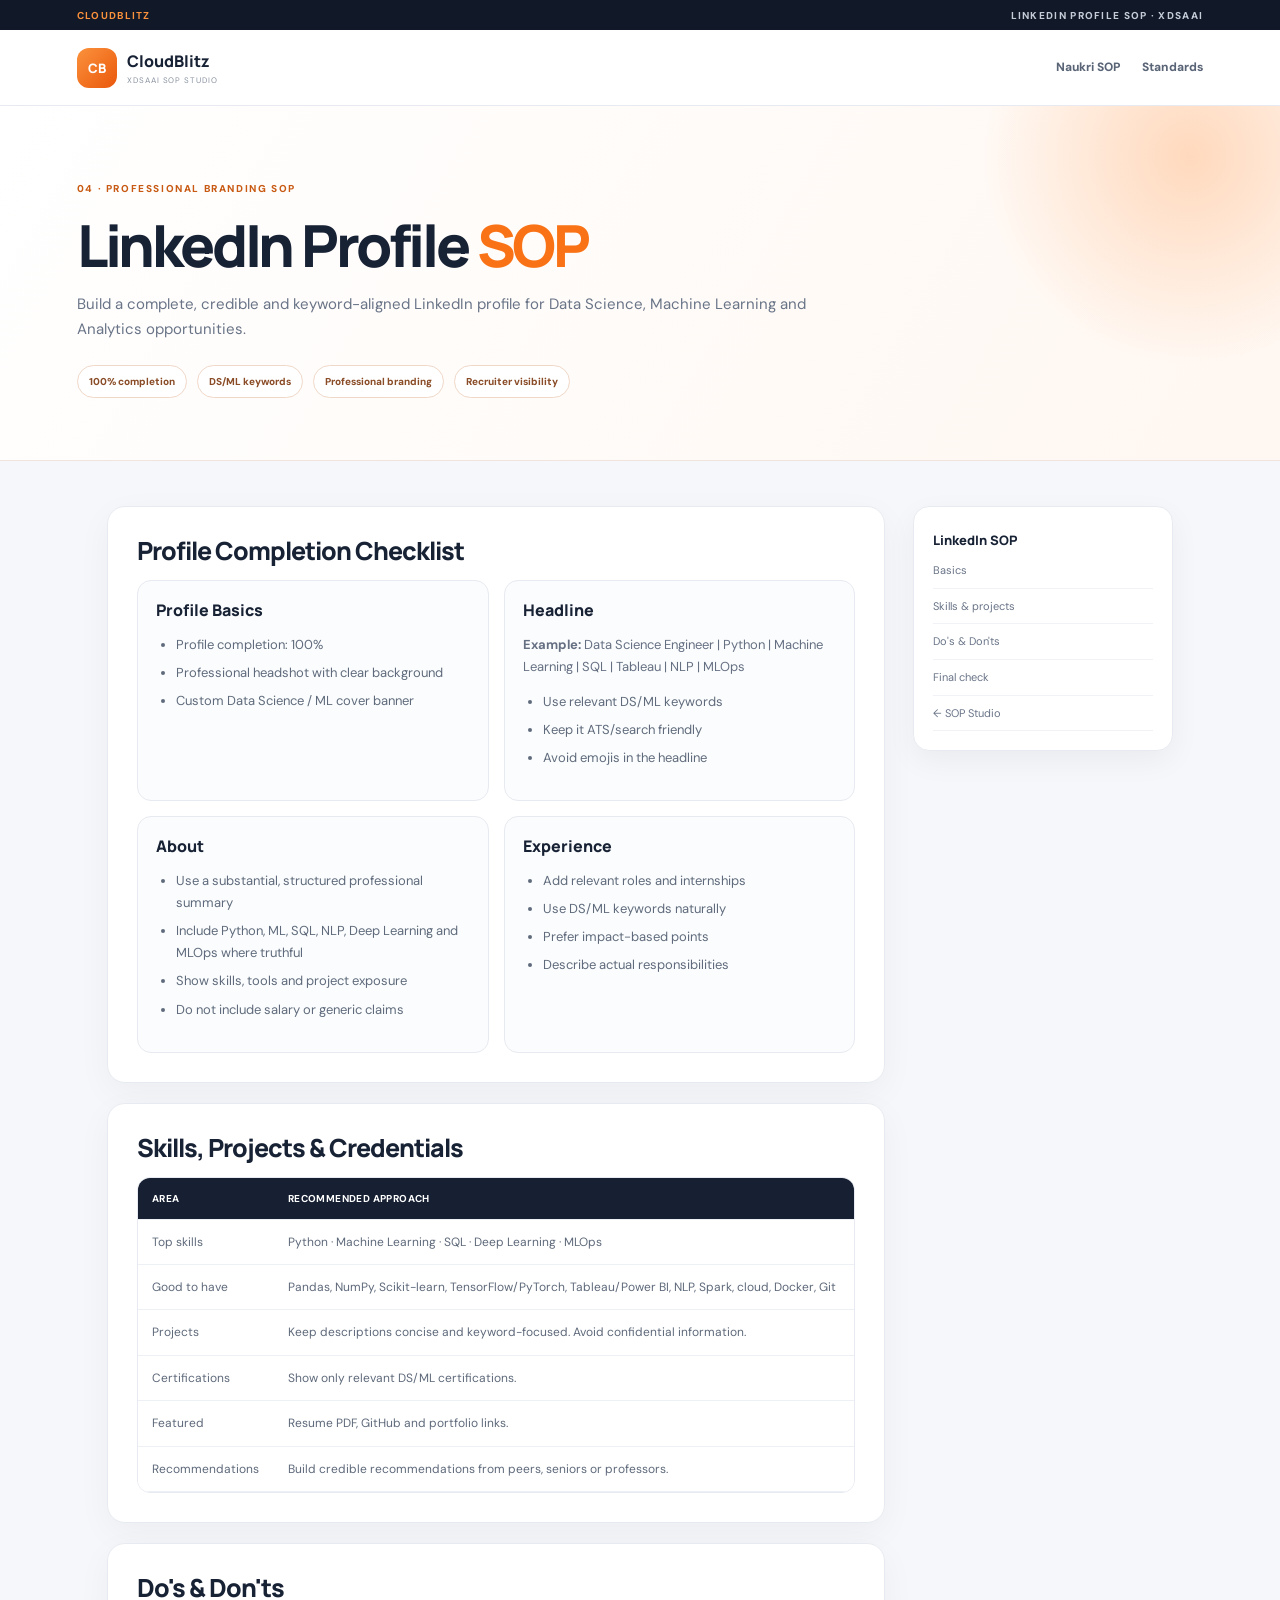
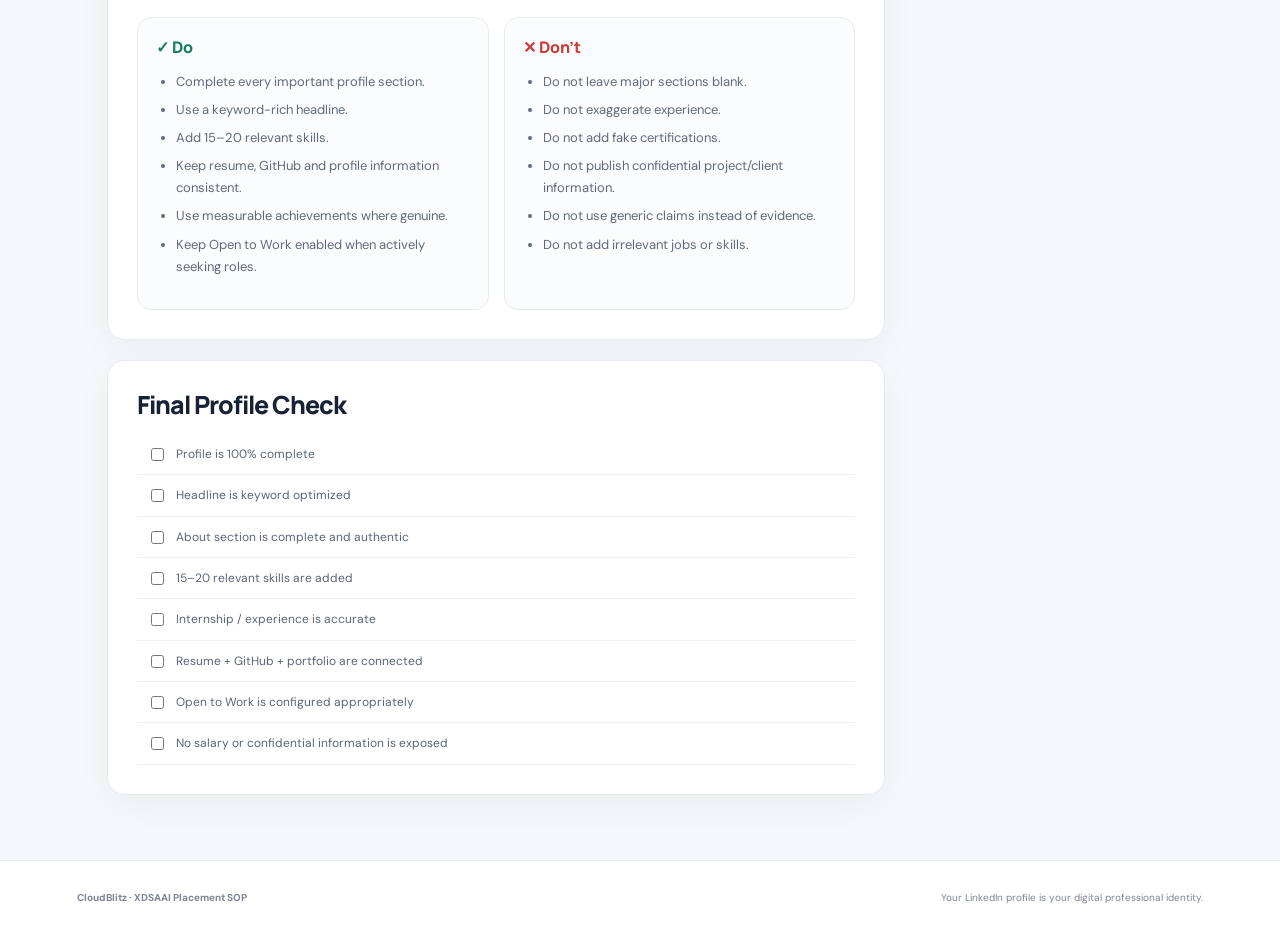
==== LinkedIn.html @ c9439c24 "Create visual LinkedIn SOP page" ====
<!doctype html><html lang="en"><head><meta charset="utf-8"><meta name="viewport" content="width=device-width,initial-scale=1"><title>CloudBlitz | LinkedIn SOP</title><link rel="stylesheet" href="./assets/sop.css"></head><body><div class="sop-top"><b>CLOUDBLITZ</b><span>LINKEDIN PROFILE SOP · XDSAAI</span></div><nav class="sop-nav"><a class="brand" href="./index.html"><span class="brand-mark">CB</span><span><strong>CloudBlitz</strong><small>XDSAAI SOP STUDIO</small></span></a><a class="navlink" href="./Naukri-.html">Naukri SOP</a><a class="navlink" href="./DOS-AND-DONTS.html">Standards</a></nav><header class="hero"><div class="eyebrow">04 · PROFESSIONAL BRANDING SOP</div><h1>LinkedIn Profile <span>SOP</span></h1><p>Build a complete, credible and keyword-aligned LinkedIn profile for Data Science, Machine Learning and Analytics opportunities.</p><div class="hero-meta"><span class="pill">100% completion</span><span class="pill">DS/ML keywords</span><span class="pill">Professional branding</span><span class="pill">Recruiter visibility</span></div></header><div class="layout"><main class="content"><section class="panel"><h2>Profile Completion Checklist</h2><div class="grid2"><div class="card"><h3>Profile Basics</h3><ul><li>Profile completion: 100%</li><li>Professional headshot with clear background</li><li>Custom Data Science / ML cover banner</li></ul></div><div class="card"><h3>Headline</h3><p><b>Example:</b> Data Science Engineer | Python | Machine Learning | SQL | Tableau | NLP | MLOps</p><ul><li>Use relevant DS/ML keywords</li><li>Keep it ATS/search friendly</li><li>Avoid emojis in the headline</li></ul></div><div class="card"><h3>About</h3><ul><li>Use a substantial, structured professional summary</li><li>Include Python, ML, SQL, NLP, Deep Learning and MLOps where truthful</li><li>Show skills, tools and project exposure</li><li>Do not include salary or generic claims</li></ul></div><div class="card"><h3>Experience</h3><ul><li>Add relevant roles and internships</li><li>Use DS/ML keywords naturally</li><li>Prefer impact-based points</li><li>Describe actual responsibilities</li></ul></div></div></section><section class="panel"><h2>Skills, Projects & Credentials</h2><div class="table-wrap"><table><thead><tr><th>Area</th><th>Recommended approach</th></tr></thead><tbody><tr><td>Top skills</td><td>Python · Machine Learning · SQL · Deep Learning · MLOps</td></tr><tr><td>Good to have</td><td>Pandas, NumPy, Scikit-learn, TensorFlow/PyTorch, Tableau/Power BI, NLP, Spark, cloud, Docker, Git</td></tr><tr><td>Projects</td><td>Keep descriptions concise and keyword-focused. Avoid confidential information.</td></tr><tr><td>Certifications</td><td>Show only relevant DS/ML certifications.</td></tr><tr><td>Featured</td><td>Resume PDF, GitHub and portfolio links.</td></tr><tr><td>Recommendations</td><td>Build credible recommendations from peers, seniors or professors.</td></tr></tbody></table></div></section><section class="panel"><h2>Do's & Don'ts</h2><div class="grid2"><div class="card"><h3 class="good">✓ Do</h3><ul><li>Complete every important profile section.</li><li>Use a keyword-rich headline.</li><li>Add 15–20 relevant skills.</li><li>Keep resume, GitHub and profile information consistent.</li><li>Use measurable achievements where genuine.</li><li>Keep Open to Work enabled when actively seeking roles.</li></ul></div><div class="card"><h3 class="bad">✕ Don't</h3><ul><li>Do not leave major sections blank.</li><li>Do not exaggerate experience.</li><li>Do not add fake certifications.</li><li>Do not publish confidential project/client information.</li><li>Do not use generic claims instead of evidence.</li><li>Do not add irrelevant jobs or skills.</li></ul></div></div></section><section class="panel"><h2>Final Profile Check</h2><div class="checklist"><label><input type="checkbox"> Profile is 100% complete</label><label><input type="checkbox"> Headline is keyword optimized</label><label><input type="checkbox"> About section is complete and authentic</label><label><input type="checkbox"> 15–20 relevant skills are added</label><label><input type="checkbox"> Internship / experience is accurate</label><label><input type="checkbox"> Resume + GitHub + portfolio are connected</label><label><input type="checkbox"> Open to Work is configured appropriately</label><label><input type="checkbox"> No salary or confidential information is exposed</label></div></section></main><aside class="toc"><strong>LinkedIn SOP</strong><a href="#">Basics</a><a href="#">Skills & projects</a><a href="#">Do's & Don'ts</a><a href="#">Final check</a><a href="./index.html">← SOP Studio</a></aside></div><footer class="footer"><b>CloudBlitz · XDSAAI Placement SOP</b><span>Your LinkedIn profile is your digital professional identity.</span></footer></body></html>
---- assets/sop.css ----
@import url('https://fonts.googleapis.com/css2?family=DM+Sans:wght@400;500;600;700&family=Manrope:wght@600;700;800&display=swap');:root{--orange:#f97316;--navy:#111827;--ink:#182235;--muted:#667085;--line:#e7eaf0;--green:#16815f;--purple:#705bd1;--shadow:0 22px 60px rgba(17,24,39,.10)}*{box-sizing:border-box}html{scroll-behavior:smooth}body{margin:0;background:#f6f7fa;color:var(--ink);font-family:'DM Sans',sans-serif;line-height:1.7}.sop-top{height:30px;background:var(--navy);color:#c5ccd8;display:flex;justify-content:space-between;align-items:center;padding:0 6vw;font-size:10px;font-weight:800;letter-spacing:.13em;text-transform:uppercase}.sop-top b{color:#fb923c}.sop-nav{height:76px;background:rgba(255,255,255,.94);backdrop-filter:blur(16px);border-bottom:1px solid var(--line);display:flex;align-items:center;padding:0 6vw;position:sticky;top:0;z-index:20}.brand{display:flex;align-items:center;gap:10px;margin-right:auto;text-decoration:none;color:var(--ink)}.brand-mark{width:40px;height:40px;border-radius:12px;background:linear-gradient(135deg,#fb923c,#ea580c);display:grid;place-items:center;color:#fff;font:800 13px Manrope}.brand strong,.brand small{display:block;line-height:1.2}.brand strong{font:800 16px Manrope}.brand small{font-size:8px;letter-spacing:.12em;color:#8a93a1;margin-top:4px}.navlink{margin-left:22px;text-decoration:none;color:#596476;font-size:12px;font-weight:800}.navlink:hover{color:var(--orange)}.hero{position:relative;overflow:hidden;padding:74px 6vw 62px;background:linear-gradient(120deg,#fff,#fff7f1);border-bottom:1px solid #f0e4dc}.hero:after{content:'';position:absolute;width:440px;height:440px;border-radius:50%;right:-130px;top:-170px;background:radial-gradient(circle,#ffd9bd,transparent 67%)}.eyebrow{font-size:10px;font-weight:800;letter-spacing:.16em;color:#c85a13;text-transform:uppercase}.hero h1{font:800 clamp(36px,5vw,58px)/1.08 Manrope;letter-spacing:-.055em;max-width:850px;margin:17px 0 15px}.hero h1 span{color:var(--orange)}.hero p{max-width:760px;color:#697487;font-size:15px}.hero-meta{display:flex;gap:10px;flex-wrap:wrap;margin-top:22px}.pill{padding:7px 11px;border-radius:999px;background:#fff;border:1px solid #f0d8c8;color:#8a4c27;font-size:10px;font-weight:800}.layout{display:grid;grid-template-columns:minmax(0,1fr) 260px;gap:28px;max-width:1220px;margin:0 auto;padding:45px 6vw}.content{min-width:0}.toc{position:sticky;top:125px;height:max-content;background:#fff;border:1px solid var(--line);border-radius:16px;padding:19px;box-shadow:0 10px 30px rgba(17,24,39,.05)}.toc strong{font:800 13px Manrope}.toc a{display:block;padding:8px 0;color:#697487;text-decoration:none;font-size:11px;border-bottom:1px solid #f0f2f5}.toc a:hover{color:var(--orange)}.panel{background:#fff;border:1px solid var(--line);border-radius:18px;padding:29px;margin-bottom:20px;box-shadow:0 10px 35px rgba(17,24,39,.045);animation:rise .55s ease both}.panel h2{font:800 25px/1.2 Manrope;letter-spacing:-.04em;margin:0 0 14px}.panel h3{font:800 16px Manrope;margin:22px 0 9px}.panel p{color:#657083;font-size:13px}.panel ul,.panel ol{padding-left:20px;color:#5f6b7c;font-size:13px}.panel li{margin:6px 0}.callout{padding:17px 18px;border-radius:13px;background:linear-gradient(105deg,#fff2e8,#fff9f5);border-left:4px solid var(--orange);margin:18px 0;color:#5d6674;font-size:13px}.success{background:#eef9f4;border-left-color:var(--green)}.danger{background:#fff1f1;border-left-color:#dc4c4c}.grid2{display:grid;grid-template-columns:1fr 1fr;gap:15px}.card{border:1px solid var(--line);border-radius:14px;padding:18px;background:#fbfcfd}.card h3{margin-top:0}.badge{display:inline-flex;padding:5px 8px;border-radius:7px;font-size:9px;font-weight:800;background:#fff0e4;color:#c55712;margin-bottom:10px}.good{color:var(--green)}.bad{color:#c93d3d}.table-wrap{overflow:auto;border:1px solid var(--line);border-radius:13px}table{border-collapse:collapse;width:100%;min-width:620px;background:#fff;font-size:12px}th{background:#172033;color:#fff;text-align:left;font-size:10px;letter-spacing:.04em;text-transform:uppercase}th,td{padding:12px 14px;border-bottom:1px solid #edf0f4;vertical-align:top}td{color:#5e697a}.template{border:1px solid var(--line);border-radius:15px;padding:20px;background:linear-gradient(145deg,#fff,#fff8f2);margin:14px 0}.template h3{margin:0 0 8px;font:800 17px Manrope}.template .line{height:8px;background:#e9edf2;border-radius:8px;margin:7px 0}.template .line.short{width:60%}.template .chips span{display:inline-block;padding:5px 8px;border-radius:6px;background:#f0efff;color:#6657bf;font-size:9px;font-weight:800;margin:5px 4px 0 0}.quote{padding:21px;background:#172033;color:#e8edf5;border-radius:15px;position:relative;overflow:hidden}.quote:after{content:'“';position:absolute;right:18px;top:-18px;font:800 110px Manrope;color:#ffffff10}.quote p{color:#d5dce7;margin:0;font-size:13px}.resume-preview{display:grid;grid-template-columns:160px 1fr;border:1px solid #dfe4eb;border-radius:14px;overflow:hidden;background:#fff}.resume-side{background:linear-gradient(160deg,#172033,#26344c);color:#fff;padding:22px}.resume-side h4{font:800 15px Manrope;margin:0 0 14px}.resume-side small{display:block;color:#b8c1cf;margin:7px 0;font-size:9px}.resume-main{padding:23px}.resume-main h3{font:800 18px Manrope;margin:0}.resume-main .rule{height:2px;background:#f97316;width:55px;margin:9px 0 15px}.resume-main h4{font:800 11px Manrope;text-transform:uppercase;letter-spacing:.08em}.resume-main p{font-size:9px;color:#7a8493}.checklist label{display:flex;gap:9px;align-items:flex-start;padding:10px;border-bottom:1px solid #edf0f4;font-size:12px;color:#596577}.checklist input{accent-color:var(--orange);margin-top:4px}.footer{padding:28px 6vw;border-top:1px solid var(--line);background:#fff;display:flex;justify-content:space-between;color:#7b8594;font-size:10px}.back{display:inline-flex;margin-top:8px;color:#c4530e;font-weight:800;text-decoration:none;font-size:12px}@keyframes rise{from{opacity:0;transform:translateY(12px)}to{opacity:1;transform:none}}@media(max-width:820px){.sop-nav{padding:0 20px}.navlink{display:none}.layout{grid-template-columns:1fr;padding:28px 20px}.toc{position:static}.hero{padding:50px 20px}.grid2{grid-template-columns:1fr}.resume-preview{grid-template-columns:1fr}.footer{padding:24px 20px;display:block}.footer span{display:block;margin-top:6px}}
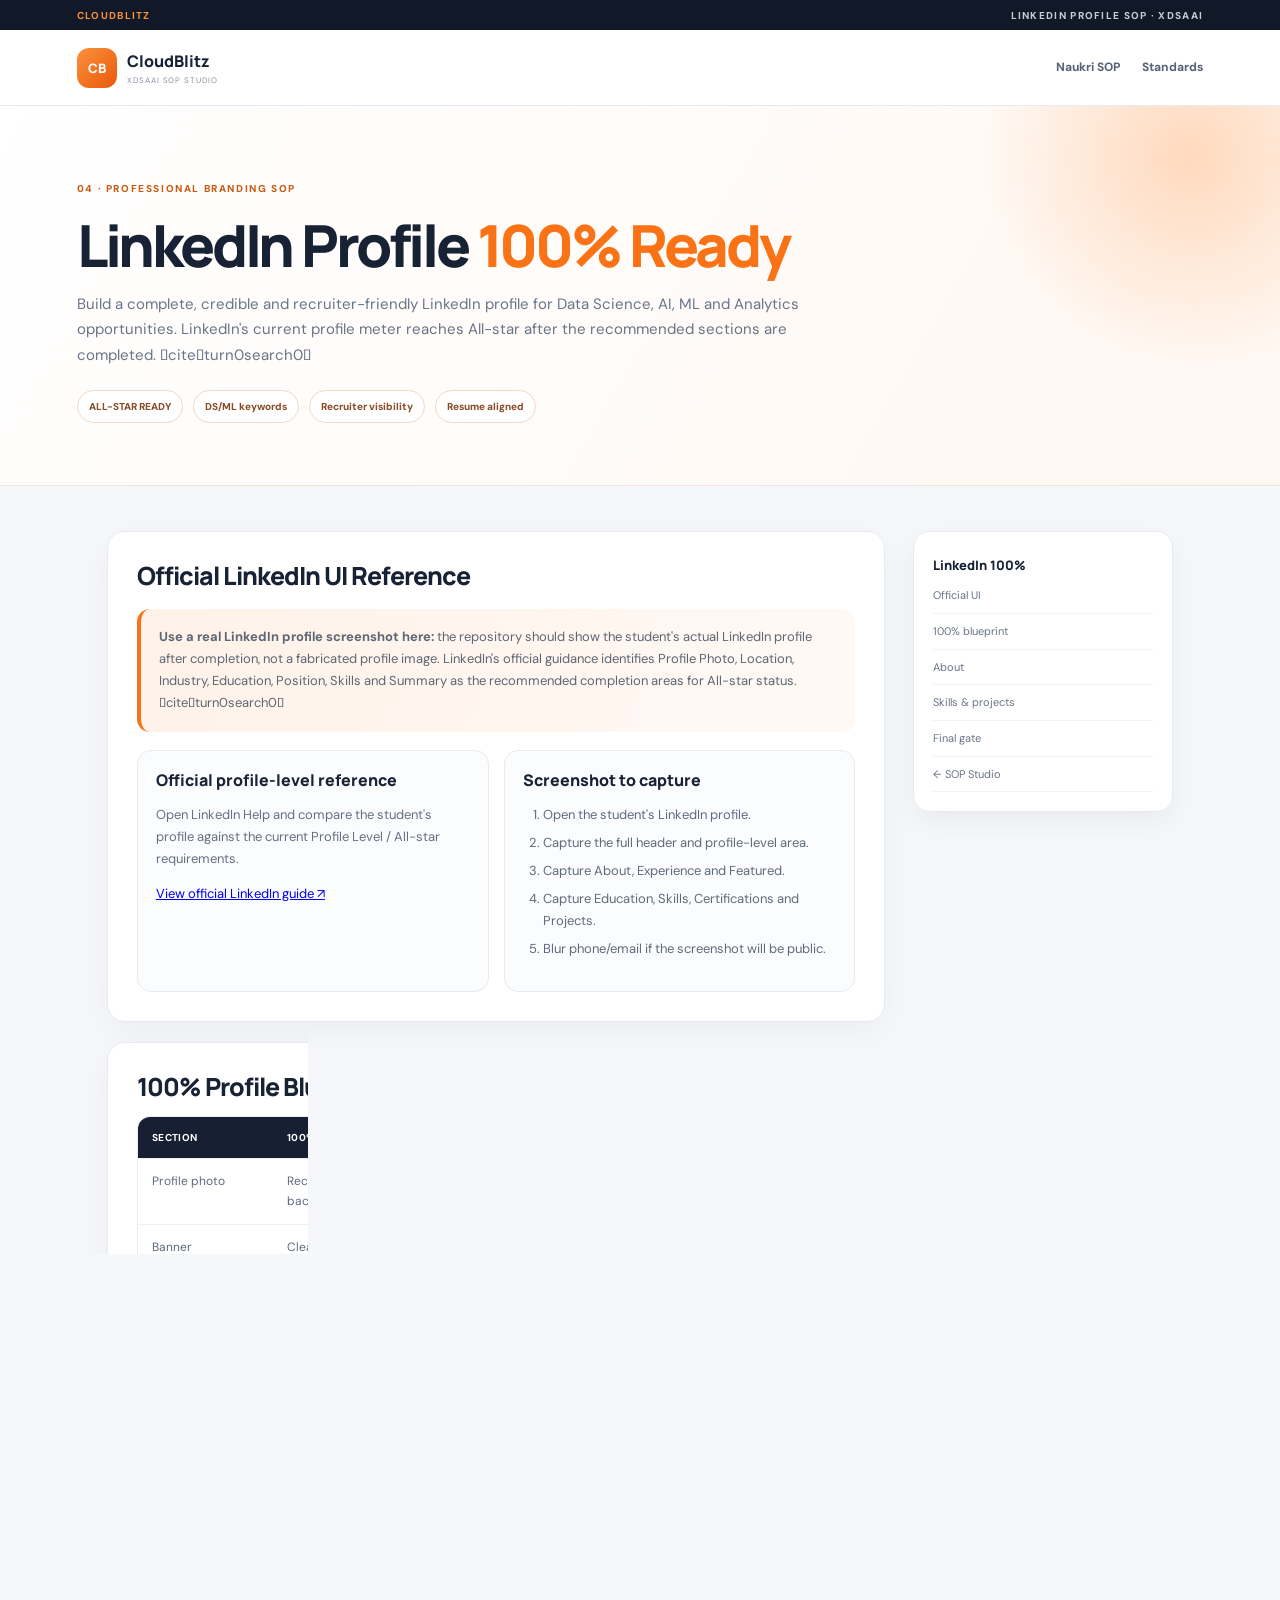
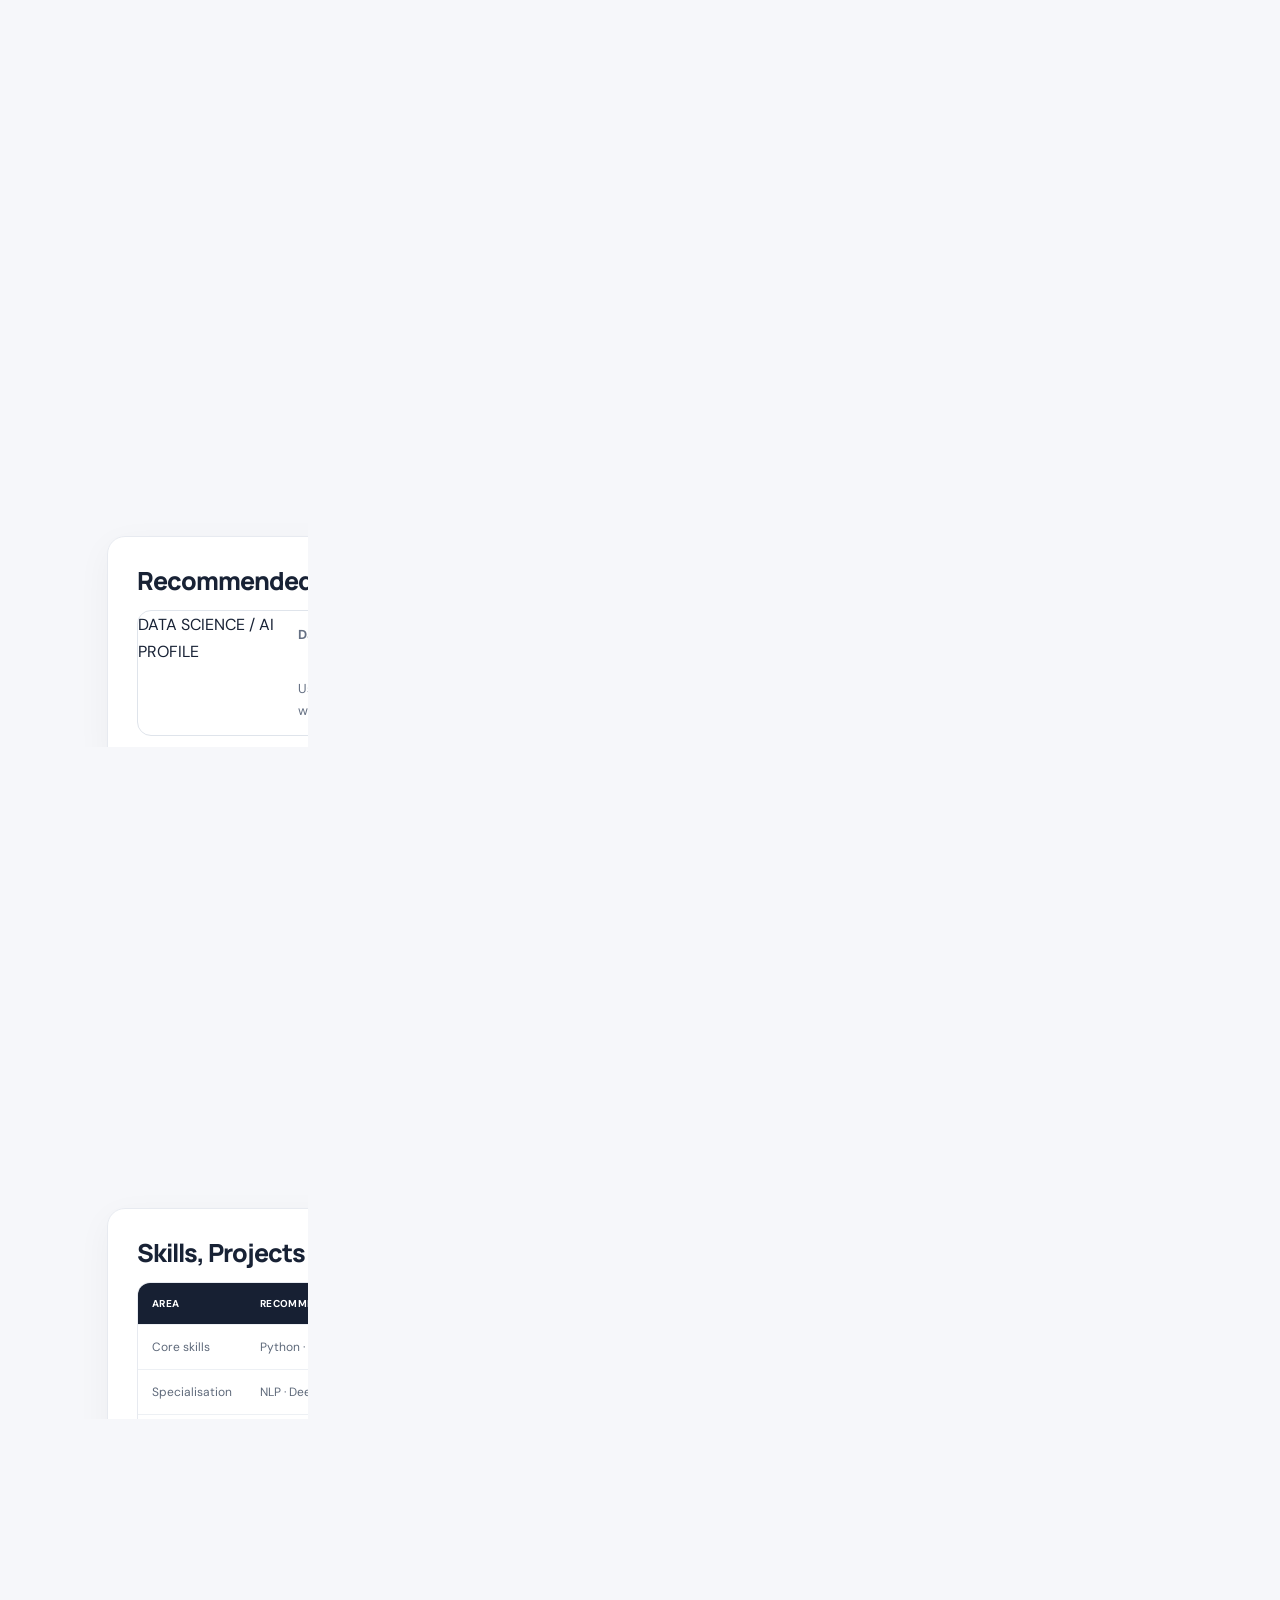
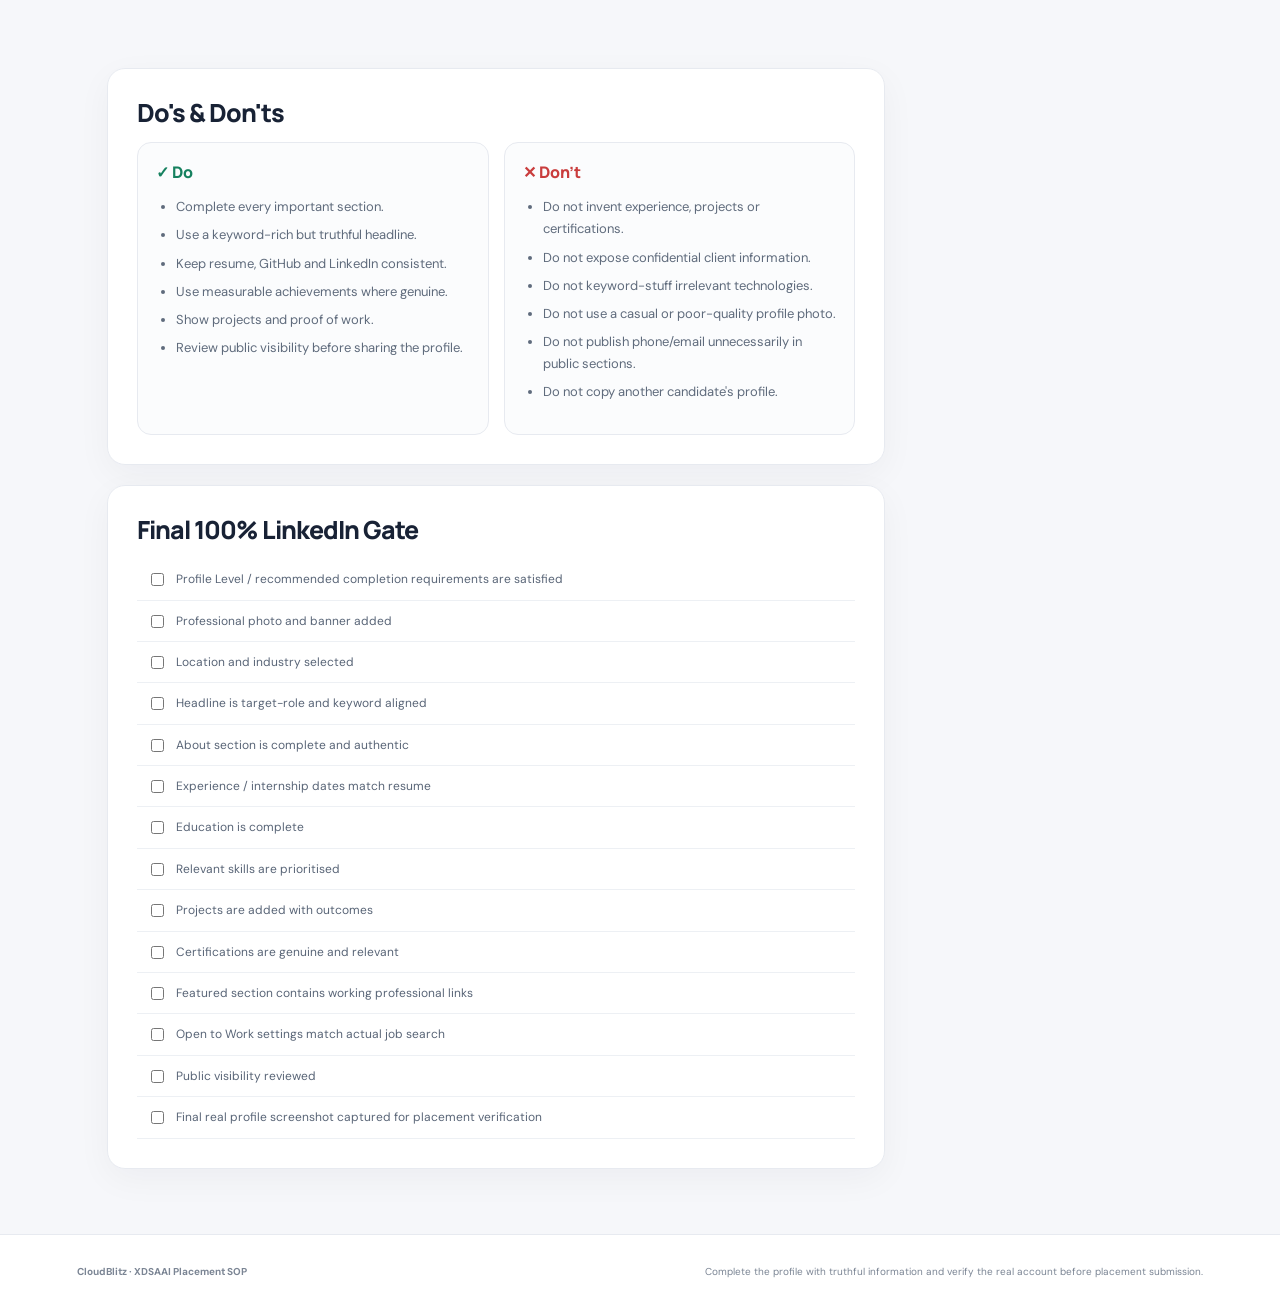
==== commit 87183470: "Enhance LinkedIn SOP with 100% profile blueprint and official screenshot references" ====
--- a/LinkedIn.html
+++ b/LinkedIn.html
@@ -1 +1 @@
-<!doctype html><html lang="en"><head><meta charset="utf-8"><meta name="viewport" content="width=device-width,initial-scale=1"><title>CloudBlitz | LinkedIn SOP</title><link rel="stylesheet" href="./assets/sop.css"></head><body><div class="sop-top"><b>CLOUDBLITZ</b><span>LINKEDIN PROFILE SOP · XDSAAI</span></div><nav class="sop-nav"><a class="brand" href="./index.html"><span class="brand-mark">CB</span><span><strong>CloudBlitz</strong><small>XDSAAI SOP STUDIO</small></span></a><a class="navlink" href="./Naukri-.html">Naukri SOP</a><a class="navlink" href="./DOS-AND-DONTS.html">Standards</a></nav><header class="hero"><div class="eyebrow">04 · PROFESSIONAL BRANDING SOP</div><h1>LinkedIn Profile <span>SOP</span></h1><p>Build a complete, credible and keyword-aligned LinkedIn profile for Data Science, Machine Learning and Analytics opportunities.</p><div class="hero-meta"><span class="pill">100% completion</span><span class="pill">DS/ML keywords</span><span class="pill">Professional branding</span><span class="pill">Recruiter visibility</span></div></header><div class="layout"><main class="content"><section class="panel"><h2>Profile Completion Checklist</h2><div class="grid2"><div class="card"><h3>Profile Basics</h3><ul><li>Profile completion: 100%</li><li>Professional headshot with clear background</li><li>Custom Data Science / ML cover banner</li></ul></div><div class="card"><h3>Headline</h3><p><b>Example:</b> Data Science Engineer | Python | Machine Learning | SQL | Tableau | NLP | MLOps</p><ul><li>Use relevant DS/ML keywords</li><li>Keep it ATS/search friendly</li><li>Avoid emojis in the headline</li></ul></div><div class="card"><h3>About</h3><ul><li>Use a substantial, structured professional summary</li><li>Include Python, ML, SQL, NLP, Deep Learning and MLOps where truthful</li><li>Show skills, tools and project exposure</li><li>Do not include salary or generic claims</li></ul></div><div class="card"><h3>Experience</h3><ul><li>Add relevant roles and internships</li><li>Use DS/ML keywords naturally</li><li>Prefer impact-based points</li><li>Describe actual responsibilities</li></ul></div></div></section><section class="panel"><h2>Skills, Projects & Credentials</h2><div class="table-wrap"><table><thead><tr><th>Area</th><th>Recommended approach</th></tr></thead><tbody><tr><td>Top skills</td><td>Python · Machine Learning · SQL · Deep Learning · MLOps</td></tr><tr><td>Good to have</td><td>Pandas, NumPy, Scikit-learn, TensorFlow/PyTorch, Tableau/Power BI, NLP, Spark, cloud, Docker, Git</td></tr><tr><td>Projects</td><td>Keep descriptions concise and keyword-focused. Avoid confidential information.</td></tr><tr><td>Certifications</td><td>Show only relevant DS/ML certifications.</td></tr><tr><td>Featured</td><td>Resume PDF, GitHub and portfolio links.</td></tr><tr><td>Recommendations</td><td>Build credible recommendations from peers, seniors or professors.</td></tr></tbody></table></div></section><section class="panel"><h2>Do's & Don'ts</h2><div class="grid2"><div class="card"><h3 class="good">✓ Do</h3><ul><li>Complete every important profile section.</li><li>Use a keyword-rich headline.</li><li>Add 15–20 relevant skills.</li><li>Keep resume, GitHub and profile information consistent.</li><li>Use measurable achievements where genuine.</li><li>Keep Open to Work enabled when actively seeking roles.</li></ul></div><div class="card"><h3 class="bad">✕ Don't</h3><ul><li>Do not leave major sections blank.</li><li>Do not exaggerate experience.</li><li>Do not add fake certifications.</li><li>Do not publish confidential project/client information.</li><li>Do not use generic claims instead of evidence.</li><li>Do not add irrelevant jobs or skills.</li></ul></div></div></section><section class="panel"><h2>Final Profile Check</h2><div class="checklist"><label><input type="checkbox"> Profile is 100% complete</label><label><input type="checkbox"> Headline is keyword optimized</label><label><input type="checkbox"> About section is complete and authentic</label><label><input type="checkbox"> 15–20 relevant skills are added</label><label><input type="checkbox"> Internship / experience is accurate</label><label><input type="checkbox"> Resume + GitHub + portfolio are connected</label><label><input type="checkbox"> Open to Work is configured appropriately</label><label><input type="checkbox"> No salary or confidential information is exposed</label></div></section></main><aside class="toc"><strong>LinkedIn SOP</strong><a href="#">Basics</a><a href="#">Skills & projects</a><a href="#">Do's & Don'ts</a><a href="#">Final check</a><a href="./index.html">← SOP Studio</a></aside></div><footer class="footer"><b>CloudBlitz · XDSAAI Placement SOP</b><span>Your LinkedIn profile is your digital professional identity.</span></footer></body></html>+<!doctype html><html lang="en"><head><meta charset="utf-8"><meta name="viewport" content="width=device-width,initial-scale=1"><title>CloudBlitz | LinkedIn 100% Profile SOP</title><link rel="stylesheet" href="./assets/sop.css"></head><body><div class="sop-top"><b>CLOUDBLITZ</b><span>LINKEDIN PROFILE SOP · XDSAAI</span></div><nav class="sop-nav"><a class="brand" href="./index.html"><span class="brand-mark">CB</span><span><strong>CloudBlitz</strong><small>XDSAAI SOP STUDIO</small></span></a><a class="navlink" href="./Naukri-.html">Naukri SOP</a><a class="navlink" href="./DOS-AND-DONTS.html">Standards</a></nav><header class="hero"><div class="eyebrow">04 · PROFESSIONAL BRANDING SOP</div><h1>LinkedIn Profile <span>100% Ready</span></h1><p>Build a complete, credible and recruiter-friendly LinkedIn profile for Data Science, AI, ML and Analytics opportunities. LinkedIn's current profile meter reaches All-star after the recommended sections are completed. citeturn0search0</p><div class="hero-meta"><span class="pill">ALL-STAR READY</span><span class="pill">DS/ML keywords</span><span class="pill">Recruiter visibility</span><span class="pill">Resume aligned</span></div></header><div class="layout"><main class="content"><section class="panel"><h2>Official LinkedIn UI Reference</h2><div class="callout"><b>Use a real LinkedIn profile screenshot here:</b> the repository should show the student's actual LinkedIn profile after completion, not a fabricated profile image. LinkedIn's official guidance identifies Profile Photo, Location, Industry, Education, Position, Skills and Summary as the recommended completion areas for All-star status. citeturn0search0</div><div class="grid2"><div class="card"><h3>Official profile-level reference</h3><p>Open LinkedIn Help and compare the student's profile against the current Profile Level / All-star requirements.</p><p><a class="button" href="https://www.linkedin.com/help/linkedin/answer/a594698" target="_blank" rel="noopener">View official LinkedIn guide ↗</a></p></div><div class="card"><h3>Screenshot to capture</h3><ol><li>Open the student's LinkedIn profile.</li><li>Capture the full header and profile-level area.</li><li>Capture About, Experience and Featured.</li><li>Capture Education, Skills, Certifications and Projects.</li><li>Blur phone/email if the screenshot will be public.</li></ol></div></div></section><section class="panel"><h2>100% Profile Blueprint</h2><div class="table-wrap"><table><thead><tr><th>Section</th><th>100% Standard</th><th>Quality Gate</th></tr></thead><tbody><tr><td>Profile photo</td><td>Recent professional headshot with clean background.</td><td>Face clear, professional and recognisable.</td></tr><tr><td>Banner</td><td>Clean Data Science / AI / ML professional banner.</td><td>No excessive text or distracting graphics.</td></tr><tr><td>Name & location</td><td>Correct full name and current professional location.</td><td>Matches resume and application details.</td></tr><tr><td>Industry</td><td>Select the closest truthful industry.</td><td>Relevant to target roles.</td></tr><tr><td>Headline</td><td>Target role + strongest skills + domain keywords.</td><td>Specific, searchable and not exaggerated.</td></tr><tr><td>About</td><td>Professional story, technical focus, project exposure and target direction.</td><td>Readable, evidence-based and authentic.</td></tr><tr><td>Experience</td><td>Current/previous roles and internships with responsibilities.</td><td>Dates and claims match resume.</td></tr><tr><td>Education</td><td>Degree, institute, dates and relevant details.</td><td>Complete and accurate.</td></tr><tr><td>Skills</td><td>Prioritise relevant technical and professional skills.</td><td>Only skills that can be discussed in interview.</td></tr><tr><td>Featured</td><td>Resume, GitHub, portfolio, strong project/demo or article.</td><td>Links work and content is professional.</td></tr><tr><td>Certifications</td><td>Relevant verified certifications only.</td><td>No fake or unverifiable credentials.</td></tr><tr><td>Projects</td><td>Strong academic, internship or personal projects.</td><td>Problem → work → technology → outcome.</td></tr><tr><td>Recommendations</td><td>Credible recommendations from professors, mentors, seniors or colleagues.</td><td>Genuine relationships only.</td></tr><tr><td>Open to Work</td><td>Configure target roles and locations when actively seeking.</td><td>Settings reflect actual availability.</td></tr><tr><td>Public profile</td><td>Review visibility and public-facing sections.</td><td>Do not expose unnecessary personal information. citeturn0search16</td></tr></tbody></table></div></section><section class="panel"><h2>Recommended DS / AI Headline</h2><div class="resume-preview"><div class="resume-name">DATA SCIENCE / AI PROFILE</div><p><b>Data Science Engineer | Python | Machine Learning | SQL | NLP | Deep Learning | MLOps</b></p><div class="rule"></div><p>Use only technologies the candidate has actually learned and can explain. Replace the example with the student's genuine target role and strongest skills.</p></div></section><section class="panel"><h2>About Section Formula</h2><div class="grid2"><div class="card"><h3>Opening</h3><p>State the professional identity and domain focus in 1–2 lines.</p></div><div class="card"><h3>Evidence</h3><p>Mention projects, internship/work exposure, responsibilities and outcomes.</p></div><div class="card"><h3>Technical stack</h3><p>List only relevant skills: Python, SQL, ML, statistics, NLP, deep learning, visualisation, cloud or MLOps where truthful.</p></div><div class="card"><h3>Direction</h3><p>Close with the role types and problems the candidate wants to work on.</p></div></div></section><section class="panel"><h2>Skills, Projects & Credentials</h2><div class="table-wrap"><table><thead><tr><th>Area</th><th>Recommended approach</th></tr></thead><tbody><tr><td>Core skills</td><td>Python · SQL · Machine Learning · Statistics · Data Analysis</td></tr><tr><td>Specialisation</td><td>NLP · Deep Learning · Computer Vision · MLOps · Generative AI — only when genuinely trained.</td></tr><tr><td>Tools</td><td>Pandas, NumPy, Scikit-learn, TensorFlow/PyTorch, Power BI/Tableau, Git, Docker and cloud tools where applicable.</td></tr><tr><td>Projects</td><td>3–5 strongest projects with clear problem, role, stack and result.</td></tr><tr><td>Certifications</td><td>Relevant and verifiable certifications only.</td></tr><tr><td>Featured</td><td>Resume PDF, GitHub repository, portfolio and best project/demo.</td></tr></tbody></table></div></section><section class="panel"><h2>Do's & Don'ts</h2><div class="grid2"><div class="card"><h3 class="good">✓ Do</h3><ul><li>Complete every important section.</li><li>Use a keyword-rich but truthful headline.</li><li>Keep resume, GitHub and LinkedIn consistent.</li><li>Use measurable achievements where genuine.</li><li>Show projects and proof of work.</li><li>Review public visibility before sharing the profile.</li></ul></div><div class="card"><h3 class="bad">✕ Don't</h3><ul><li>Do not invent experience, projects or certifications.</li><li>Do not expose confidential client information.</li><li>Do not keyword-stuff irrelevant technologies.</li><li>Do not use a casual or poor-quality profile photo.</li><li>Do not publish phone/email unnecessarily in public sections.</li><li>Do not copy another candidate's profile.</li></ul></div></div></section><section class="panel"><h2>Final 100% LinkedIn Gate</h2><div class="checklist"><label><input type="checkbox"> Profile Level / recommended completion requirements are satisfied</label><label><input type="checkbox"> Professional photo and banner added</label><label><input type="checkbox"> Location and industry selected</label><label><input type="checkbox"> Headline is target-role and keyword aligned</label><label><input type="checkbox"> About section is complete and authentic</label><label><input type="checkbox"> Experience / internship dates match resume</label><label><input type="checkbox"> Education is complete</label><label><input type="checkbox"> Relevant skills are prioritised</label><label><input type="checkbox"> Projects are added with outcomes</label><label><input type="checkbox"> Certifications are genuine and relevant</label><label><input type="checkbox"> Featured section contains working professional links</label><label><input type="checkbox"> Open to Work settings match actual job search</label><label><input type="checkbox"> Public visibility reviewed</label><label><input type="checkbox"> Final real profile screenshot captured for placement verification</label></div></section></main><aside class="toc"><strong>LinkedIn 100%</strong><a href="#">Official UI</a><a href="#">100% blueprint</a><a href="#">About</a><a href="#">Skills & projects</a><a href="#">Final gate</a><a href="./index.html">← SOP Studio</a></aside></div><footer class="footer"><b>CloudBlitz · XDSAAI Placement SOP</b><span>Complete the profile with truthful information and verify the real account before placement submission.</span></footer></body></html>
